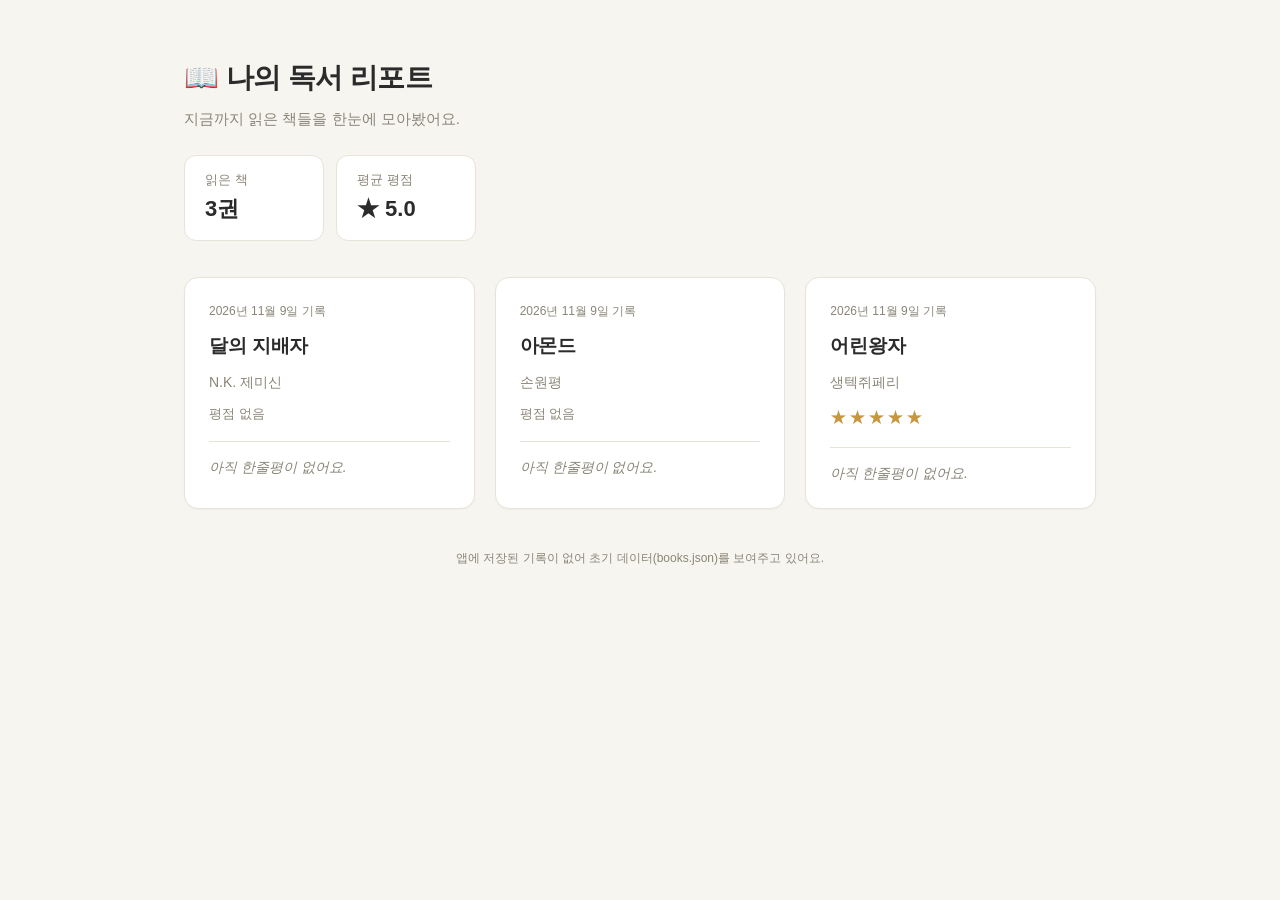
==== book-log/reading_report.html @ f6014943 "독서기록 앱: 독서 리포트 페이지와 입력 날짜 기록 추가 - reading_report.html: 책 제목, 작가, 평점, 한줄평을 카드로 보여주고 입력 날짜 최신순으로 정렬 - " ====
<!DOCTYPE html>
<html lang="ko">
<head>
  <meta charset="UTF-8">
  <meta name="viewport" content="width=device-width, initial-scale=1.0">
  <title>나의 독서 리포트</title>
  <style>
    :root {
      --bg: #f7f5f0;
      --card: #ffffff;
      --text: #2b2b2b;
      --muted: #8a8577;
      --line: #e8e3d8;
      --accent: #c8963e;
    }

    * { box-sizing: border-box; }

    body {
      margin: 0;
      background: var(--bg);
      color: var(--text);
      font-family: "Pretendard", "Apple SD Gothic Neo", "Malgun Gothic", sans-serif;
      line-height: 1.6;
    }

    .wrap {
      max-width: 960px;
      margin: 0 auto;
      padding: 56px 24px 80px;
    }

    header { margin-bottom: 36px; }

    h1 {
      margin: 0 0 6px;
      font-size: 28px;
      font-weight: 700;
      letter-spacing: -0.02em;
    }

    .subtitle {
      margin: 0;
      color: var(--muted);
      font-size: 15px;
    }

    /* 요약 숫자 */
    .summary {
      display: flex;
      gap: 12px;
      margin-top: 24px;
      flex-wrap: wrap;
    }

    .stat {
      background: var(--card);
      border: 1px solid var(--line);
      border-radius: 12px;
      padding: 14px 20px;
      min-width: 140px;
    }

    .stat-label {
      font-size: 13px;
      color: var(--muted);
    }

    .stat-value {
      font-size: 22px;
      font-weight: 700;
    }

    /* 책 카드 */
    .cards {
      display: grid;
      grid-template-columns: repeat(auto-fill, minmax(260px, 1fr));
      gap: 20px;
      list-style: none;
      padding: 0;
      margin: 0;
    }

    .card {
      background: var(--card);
      border: 1px solid var(--line);
      border-radius: 14px;
      padding: 24px;
      display: flex;
      flex-direction: column;
      gap: 10px;
      box-shadow: 0 1px 2px rgba(0, 0, 0, 0.03);
      transition: transform 0.15s ease, box-shadow 0.15s ease;
    }

    .card:hover {
      transform: translateY(-2px);
      box-shadow: 0 6px 18px rgba(0, 0, 0, 0.06);
    }

    .title {
      margin: 0;
      font-size: 19px;
      font-weight: 700;
      letter-spacing: -0.01em;
    }

    .author {
      margin: 0;
      font-size: 14px;
      color: var(--muted);
    }

    .date {
      margin: 0;
      font-size: 12px;
      color: var(--muted);
    }

    .rating {
      font-size: 17px;
      letter-spacing: 2px;
      color: var(--accent);
    }

    .rating .empty-star { color: var(--line); }

    .rating.none {
      font-size: 13px;
      letter-spacing: 0;
      color: var(--muted);
    }

    .review {
      margin: 6px 0 0;
      padding-top: 14px;
      border-top: 1px solid var(--line);
      font-size: 15px;
    }

    .review.none {
      color: var(--muted);
      font-style: italic;
      font-size: 14px;
    }

    .empty-message {
      text-align: center;
      color: var(--muted);
      padding: 60px 0;
    }

    .source {
      margin-top: 40px;
      font-size: 12px;
      color: var(--muted);
      text-align: center;
    }
  </style>
</head>
<body>
  <div class="wrap">
    <header>
      <h1>📖 나의 독서 리포트</h1>
      <p class="subtitle">지금까지 읽은 책들을 한눈에 모아봤어요.</p>
      <div class="summary">
        <div class="stat">
          <div class="stat-label">읽은 책</div>
          <div class="stat-value" id="total-count">0권</div>
        </div>
        <div class="stat">
          <div class="stat-label">평균 평점</div>
          <div class="stat-value" id="average-rating">-</div>
        </div>
      </div>
    </header>

    <main>
      <ul class="cards" id="cards"></ul>
    </main>

    <p class="source" id="source"></p>
  </div>

  <script>
    // 앱(app.js)과 같은 이름으로 저장된 기록을 읽는다.
    const STORAGE_KEY = "books";

    // 날짜 기능이 생기기 전에 넣은 책들의 입력 날짜 (app.js와 같은 값, 2026년 11월 9일)
    const LEGACY_ADDED_AT = new Date(2026, 10, 9).toISOString();

    // 저장된 기록이 없을 때 보여줄 데이터 (books.json과 같은 내용)
    const INITIAL_BOOKS = [
      { id: 1, title: "어린왕자", author: "생텍쥐페리", rating: 5, review: "", addedAt: LEGACY_ADDED_AT },
      { id: 2, title: "아몬드", author: "손원평", rating: null, review: "", addedAt: LEGACY_ADDED_AT },
      { id: 3, title: "달의 지배자", author: "N.K. 제미신", rating: null, review: "", addedAt: LEGACY_ADDED_AT },
    ];

    // localStorage에 기록이 있으면 그걸 쓰고, 없으면 초기 데이터를 쓴다.
    // 날짜 없는 예전 책은 화면에서만 LEGACY_ADDED_AT으로 보여준다. (저장은 앱이 한다)
    function loadBooks() {
      const saved = localStorage.getItem(STORAGE_KEY);
      if (saved === null) {
        return { books: INITIAL_BOOKS, fromStorage: false };
      }
      const books = JSON.parse(saved).map((book) =>
        book.addedAt ? book : { ...book, addedAt: LEGACY_ADDED_AT }
      );
      return { books, fromStorage: true };
    }

    // 평점을 별 5개로 표시한다. (채운 별 + 빈 별)
    function makeRating(rating) {
      const el = document.createElement("div");
      el.className = "rating";
      if (rating === null || rating === undefined) {
        el.classList.add("none");
        el.textContent = "평점 없음";
        return el;
      }
      el.textContent = "★".repeat(rating);
      const empty = document.createElement("span");
      empty.className = "empty-star";
      empty.textContent = "★".repeat(5 - rating);
      el.appendChild(empty);
      el.setAttribute("aria-label", `평점 ${rating}점`);
      return el;
    }

    // 입력 날짜를 "2026년 11월 9일" 형태로 바꾼다. 날짜가 없으면 안내 문구를 쓴다.
    function formatDate(addedAt) {
      if (!addedAt) {
        return "날짜 기록 없음";
      }
      const date = new Date(addedAt);
      return `${date.getFullYear()}년 ${date.getMonth() + 1}월 ${date.getDate()}일 기록`;
    }

    // 최신순 정렬: 입력 시각이 늦은 책이 앞으로, 날짜가 없는 책은 뒤로.
    // 날짜가 같거나 둘 다 없으면 나중에 추가된 책(id가 큰 책)이 앞으로.
    function sortByNewest(books) {
      return [...books].sort((a, b) => {
        if (a.addedAt && b.addedAt) {
          const diff = new Date(b.addedAt) - new Date(a.addedAt);
          if (diff !== 0) return diff;
        }
        if (a.addedAt && !b.addedAt) return -1;
        if (!a.addedAt && b.addedAt) return 1;
        return b.id - a.id;
      });
    }

    // 책 한 권을 카드로 만든다. (textContent를 써서 입력한 글자가 그대로 보이게)
    function makeCard(book) {
      const card = document.createElement("li");
      card.className = "card";

      const date = document.createElement("p");
      date.className = "date";
      date.textContent = formatDate(book.addedAt);

      const title = document.createElement("h2");
      title.className = "title";
      title.textContent = book.title;

      const author = document.createElement("p");
      author.className = "author";
      author.textContent = book.author;

      const review = document.createElement("p");
      review.className = "review";
      if (book.review) {
        review.textContent = `“${book.review}”`;
      } else {
        review.classList.add("none");
        review.textContent = "아직 한줄평이 없어요.";
      }

      card.append(date, title, author, makeRating(book.rating), review);
      return card;
    }

    function render() {
      const { books, fromStorage } = loadBooks();
      const list = document.getElementById("cards");

      if (books.length === 0) {
        list.outerHTML = '<p class="empty-message">아직 기록된 책이 없어요.</p>';
      } else {
        for (const book of sortByNewest(books)) {
          list.appendChild(makeCard(book));
        }
      }

      // 요약: 전체 권수와 평점이 있는 책들의 평균
      document.getElementById("total-count").textContent = `${books.length}권`;
      const rated = books.filter((book) => book.rating !== null && book.rating !== undefined);
      if (rated.length > 0) {
        const avg = rated.reduce((sum, book) => sum + book.rating, 0) / rated.length;
        document.getElementById("average-rating").textContent = `★ ${avg.toFixed(1)}`;
      }

      document.getElementById("source").textContent = fromStorage
        ? "독서기록 앱에 저장된 데이터를 보여주고 있어요."
        : "앱에 저장된 기록이 없어 초기 데이터(books.json)를 보여주고 있어요.";
    }

    render();
  </script>
</body>
</html>
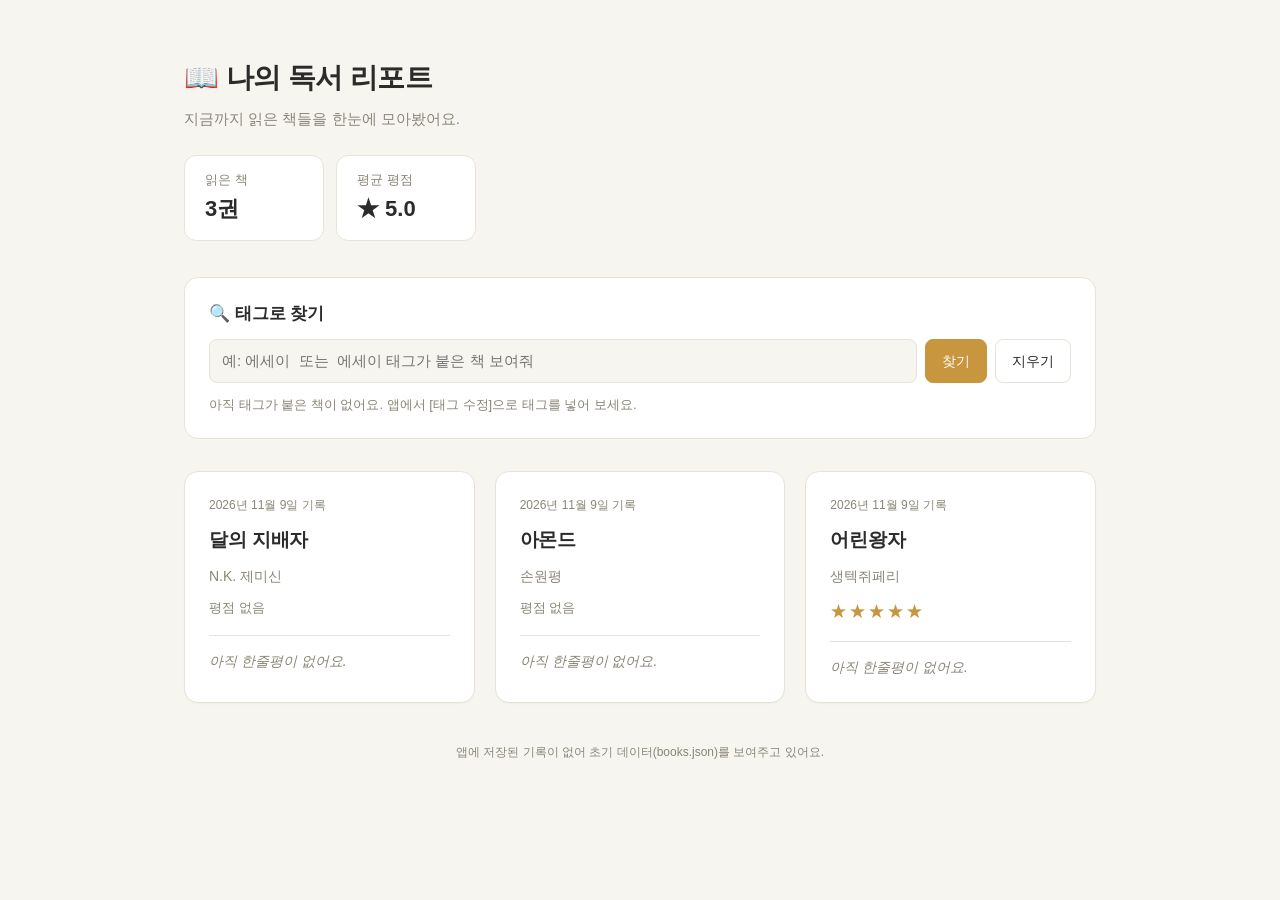
==== commit d23519a3: "독서기록 앱: 책 태그와 태그로 찾기 기능 추가 - index.html: 책 추가 폼에 태그 입력칸 추가 (쉼표로 구분) - app.js: 태그 저장, 책마다 [태그 수정] 버튼 " ====
--- a/book-log/reading_report.html
+++ b/book-log/reading_report.html
@@ -143,6 +143,135 @@
       font-style: italic;
       font-size: 14px;
     }
+
+    .tags {
+      display: flex;
+      flex-wrap: wrap;
+      gap: 6px;
+      margin-top: 2px;
+    }
+
+    .tag {
+      font-size: 12px;
+      color: #7a5a1e;
+      background: #f6ecd8;
+      border-radius: 999px;
+      padding: 3px 10px;
+    }
+
+    /* 태그로 찾기 */
+    .search {
+      background: var(--card);
+      border: 1px solid var(--line);
+      border-radius: 14px;
+      padding: 22px 24px;
+      margin-bottom: 32px;
+    }
+
+    .search h2 {
+      margin: 0 0 12px;
+      font-size: 17px;
+    }
+
+    .search-form {
+      display: flex;
+      gap: 8px;
+      flex-wrap: wrap;
+    }
+
+    .search-form input {
+      flex: 1;
+      min-width: 220px;
+      font: inherit;
+      font-size: 15px;
+      padding: 9px 12px;
+      border: 1px solid var(--line);
+      border-radius: 8px;
+      background: var(--bg);
+    }
+
+    .search-form input:focus {
+      outline: 2px solid var(--accent);
+      outline-offset: -1px;
+    }
+
+    .search-form button,
+    .tag-button {
+      font: inherit;
+      cursor: pointer;
+      border-radius: 8px;
+      border: 1px solid var(--line);
+      background: var(--card);
+      color: var(--text);
+    }
+
+    .search-form button {
+      font-size: 14px;
+      padding: 9px 16px;
+    }
+
+    .search-form button[type="submit"] {
+      background: var(--accent);
+      border-color: var(--accent);
+      color: #fff;
+    }
+
+    .tag-buttons {
+      display: flex;
+      flex-wrap: wrap;
+      gap: 6px;
+      margin-top: 12px;
+    }
+
+    .tag-button {
+      font-size: 12px;
+      padding: 4px 10px;
+      border-radius: 999px;
+      background: #f6ecd8;
+      border-color: #f6ecd8;
+      color: #7a5a1e;
+    }
+
+    .tag-button:hover { border-color: var(--accent); }
+
+    .hint {
+      margin: 12px 0 0;
+      font-size: 13px;
+      color: var(--muted);
+    }
+
+    .result-title {
+      margin: 20px 0 10px;
+      font-size: 15px;
+      font-weight: 700;
+    }
+
+    .table-wrap { overflow-x: auto; }
+
+    table {
+      width: 100%;
+      border-collapse: collapse;
+      font-size: 14px;
+    }
+
+    th, td {
+      text-align: left;
+      padding: 10px 12px;
+      border-bottom: 1px solid var(--line);
+      vertical-align: top;
+    }
+
+    th {
+      font-size: 12px;
+      font-weight: 600;
+      color: var(--muted);
+      background: var(--bg);
+      white-space: nowrap;
+    }
+
+    td.nowrap { white-space: nowrap; }
+
+    td .rating { font-size: 14px; letter-spacing: 1px; }
 
     .empty-message {
       text-align: center;
@@ -175,6 +304,20 @@
       </div>
     </header>
 
+    <!-- 태그로 찾기: 태그를 입력하거나 아래 태그를 누르면 그 태그가 붙은 책만 표로 보여준다. -->
+    <section class="search">
+      <h2>🔍 태그로 찾기</h2>
+      <form class="search-form" id="tag-search">
+        <input type="text" id="tag-input" list="tag-options" autocomplete="off"
+               placeholder="예: 에세이  또는  에세이 태그가 붙은 책 보여줘">
+        <button type="submit">찾기</button>
+        <button type="button" id="tag-clear">지우기</button>
+      </form>
+      <datalist id="tag-options"></datalist>
+      <div class="tag-buttons" id="tag-buttons"></div>
+      <div id="tag-result"></div>
+    </section>
+
     <main>
       <ul class="cards" id="cards"></ul>
     </main>
@@ -191,21 +334,23 @@
 
     // 저장된 기록이 없을 때 보여줄 데이터 (books.json과 같은 내용)
     const INITIAL_BOOKS = [
-      { id: 1, title: "어린왕자", author: "생텍쥐페리", rating: 5, review: "", addedAt: LEGACY_ADDED_AT },
-      { id: 2, title: "아몬드", author: "손원평", rating: null, review: "", addedAt: LEGACY_ADDED_AT },
-      { id: 3, title: "달의 지배자", author: "N.K. 제미신", rating: null, review: "", addedAt: LEGACY_ADDED_AT },
+      { id: 1, title: "어린왕자", author: "생텍쥐페리", rating: 5, review: "", addedAt: LEGACY_ADDED_AT, tags: [] },
+      { id: 2, title: "아몬드", author: "손원평", rating: null, review: "", addedAt: LEGACY_ADDED_AT, tags: [] },
+      { id: 3, title: "달의 지배자", author: "N.K. 제미신", rating: null, review: "", addedAt: LEGACY_ADDED_AT, tags: [] },
     ];
 
     // localStorage에 기록이 있으면 그걸 쓰고, 없으면 초기 데이터를 쓴다.
-    // 날짜 없는 예전 책은 화면에서만 LEGACY_ADDED_AT으로 보여준다. (저장은 앱이 한다)
+    // 날짜·태그가 없는 예전 책은 화면에서만 채워서 보여준다. (저장은 앱이 한다)
     function loadBooks() {
       const saved = localStorage.getItem(STORAGE_KEY);
       if (saved === null) {
         return { books: INITIAL_BOOKS, fromStorage: false };
       }
-      const books = JSON.parse(saved).map((book) =>
-        book.addedAt ? book : { ...book, addedAt: LEGACY_ADDED_AT }
-      );
+      const books = JSON.parse(saved).map((book) => ({
+        ...book,
+        addedAt: book.addedAt || LEGACY_ADDED_AT,
+        tags: Array.isArray(book.tags) ? book.tags : [],
+      }));
       return { books, fromStorage: true };
     }
 
@@ -227,13 +372,15 @@
       return el;
     }
 
-    // 입력 날짜를 "2026년 11월 9일" 형태로 바꾼다. 날짜가 없으면 안내 문구를 쓴다.
+    // 입력 날짜를 "2026년 11월 9일" 형태로 바꾼다.
+    function formatDay(addedAt) {
+      const date = new Date(addedAt);
+      return `${date.getFullYear()}년 ${date.getMonth() + 1}월 ${date.getDate()}일`;
+    }
+
+    // 카드에 쓰는 날짜 문구. 날짜가 없으면 안내 문구를 쓴다.
     function formatDate(addedAt) {
-      if (!addedAt) {
-        return "날짜 기록 없음";
-      }
-      const date = new Date(addedAt);
-      return `${date.getFullYear()}년 ${date.getMonth() + 1}월 ${date.getDate()}일 기록`;
+      return addedAt ? `${formatDay(addedAt)} 기록` : "날짜 기록 없음";
     }
 
     // 최신순 정렬: 입력 시각이 늦은 책이 앞으로, 날짜가 없는 책은 뒤로.
@@ -277,11 +424,158 @@
       }
 
       card.append(date, title, author, makeRating(book.rating), review);
+
+      // 태그가 있으면 카드 맨 아래에 #태그 라벨로 보여준다.
+      if (book.tags.length > 0) {
+        const tags = document.createElement("div");
+        tags.className = "tags";
+        for (const tag of book.tags) {
+          const label = document.createElement("span");
+          label.className = "tag";
+          label.textContent = `#${tag}`;
+          tags.appendChild(label);
+        }
+        card.appendChild(tags);
+      }
       return card;
     }
+
+    // ===== 태그로 찾기 =====
+
+    // 입력에서 찾을 태그를 뽑는다.
+    // "에세이", "#에세이", "에세이 태그가 붙은 책 보여줘" 모두 → "에세이"
+    function extractTag(text) {
+      const trimmed = text.trim();
+      const match = trimmed.match(/#?(\S+?)\s*태그/);
+      if (match) {
+        return match[1];
+      }
+      return trimmed.replace(/^#/, "");
+    }
+
+    // 모든 책의 태그를 모아 [태그, 권수] 목록으로 만든다. (많이 쓴 태그가 앞으로)
+    function countTags(books) {
+      const counts = new Map();
+      for (const book of books) {
+        for (const tag of book.tags) {
+          counts.set(tag, (counts.get(tag) || 0) + 1);
+        }
+      }
+      return [...counts].sort((a, b) => b[1] - a[1] || a[0].localeCompare(b[0], "ko"));
+    }
+
+    // 표의 칸 하나를 만든다.
+    function makeCell(content, className) {
+      const td = document.createElement("td");
+      if (className) td.className = className;
+      if (typeof content === "string") {
+        td.textContent = content;
+      } else {
+        td.appendChild(content);
+      }
+      return td;
+    }
+
+    // 태그가 붙은 책만 골라 표로 보여준다. (대소문자 구분 없이 태그 이름이 같은 책)
+    function showBooksByTag(books, text) {
+      const result = document.getElementById("tag-result");
+      result.innerHTML = "";
+
+      const tag = extractTag(text);
+      if (tag === "") {
+        return;
+      }
+
+      const matched = sortByNewest(
+        books.filter((book) => book.tags.some((t) => t.toLowerCase() === tag.toLowerCase()))
+      );
+
+      const heading = document.createElement("p");
+      heading.className = "result-title";
+      if (matched.length === 0) {
+        heading.textContent = `"${tag}" 태그가 붙은 책이 없어요.`;
+        const hint = document.createElement("p");
+        hint.className = "hint";
+        hint.textContent = "위에 있는 태그를 눌러 보거나, 앱에서 [태그 수정]으로 태그를 먼저 넣어 주세요.";
+        result.append(heading, hint);
+        return;
+      }
+      heading.textContent = `"${tag}" 태그가 붙은 책 ${matched.length}권`;
+
+      const table = document.createElement("table");
+      const head = table.createTHead().insertRow();
+      for (const name of ["제목", "작가", "평점", "한줄평", "태그", "입력 날짜"]) {
+        const th = document.createElement("th");
+        th.textContent = name;
+        head.appendChild(th);
+      }
+
+      const body = table.createTBody();
+      for (const book of matched) {
+        const row = body.insertRow();
+        row.append(
+          makeCell(book.title),
+          makeCell(book.author),
+          makeCell(makeRating(book.rating), "nowrap"),
+          makeCell(book.review || "-"),
+          makeCell(book.tags.map((t) => `#${t}`).join(" ")),
+          makeCell(book.addedAt ? formatDay(book.addedAt) : "-", "nowrap")
+        );
+      }
+
+      const wrap = document.createElement("div");
+      wrap.className = "table-wrap";
+      wrap.appendChild(table);
+      result.append(heading, wrap);
+    }
+
+    // 검색칸, 자동완성 목록, 태그 버튼을 준비한다.
+    function setupTagSearch(books) {
+      const input = document.getElementById("tag-input");
+      const options = document.getElementById("tag-options");
+      const buttons = document.getElementById("tag-buttons");
+      const tagCounts = countTags(books);
+
+      if (tagCounts.length === 0) {
+        const hint = document.createElement("p");
+        hint.className = "hint";
+        hint.textContent = "아직 태그가 붙은 책이 없어요. 앱에서 [태그 수정]으로 태그를 넣어 보세요.";
+        buttons.replaceWith(hint);
+      }
+
+      for (const [tag, count] of tagCounts) {
+        const option = document.createElement("option");
+        option.value = tag;
+        options.appendChild(option);
+
+        const button = document.createElement("button");
+        button.type = "button";
+        button.className = "tag-button";
+        button.textContent = `#${tag} (${count})`;
+        button.addEventListener("click", () => {
+          input.value = tag;
+          showBooksByTag(books, tag);
+        });
+        buttons.appendChild(button);
+      }
+
+      document.getElementById("tag-search").addEventListener("submit", (event) => {
+        event.preventDefault();
+        showBooksByTag(books, input.value);
+      });
+
+      document.getElementById("tag-clear").addEventListener("click", () => {
+        input.value = "";
+        showBooksByTag(books, "");
+        input.focus();
+      });
+    }
+
+    // ===== 전체 화면 그리기 =====
 
     function render() {
       const { books, fromStorage } = loadBooks();
+      setupTagSearch(books);
       const list = document.getElementById("cards");
 
       if (books.length === 0) {
